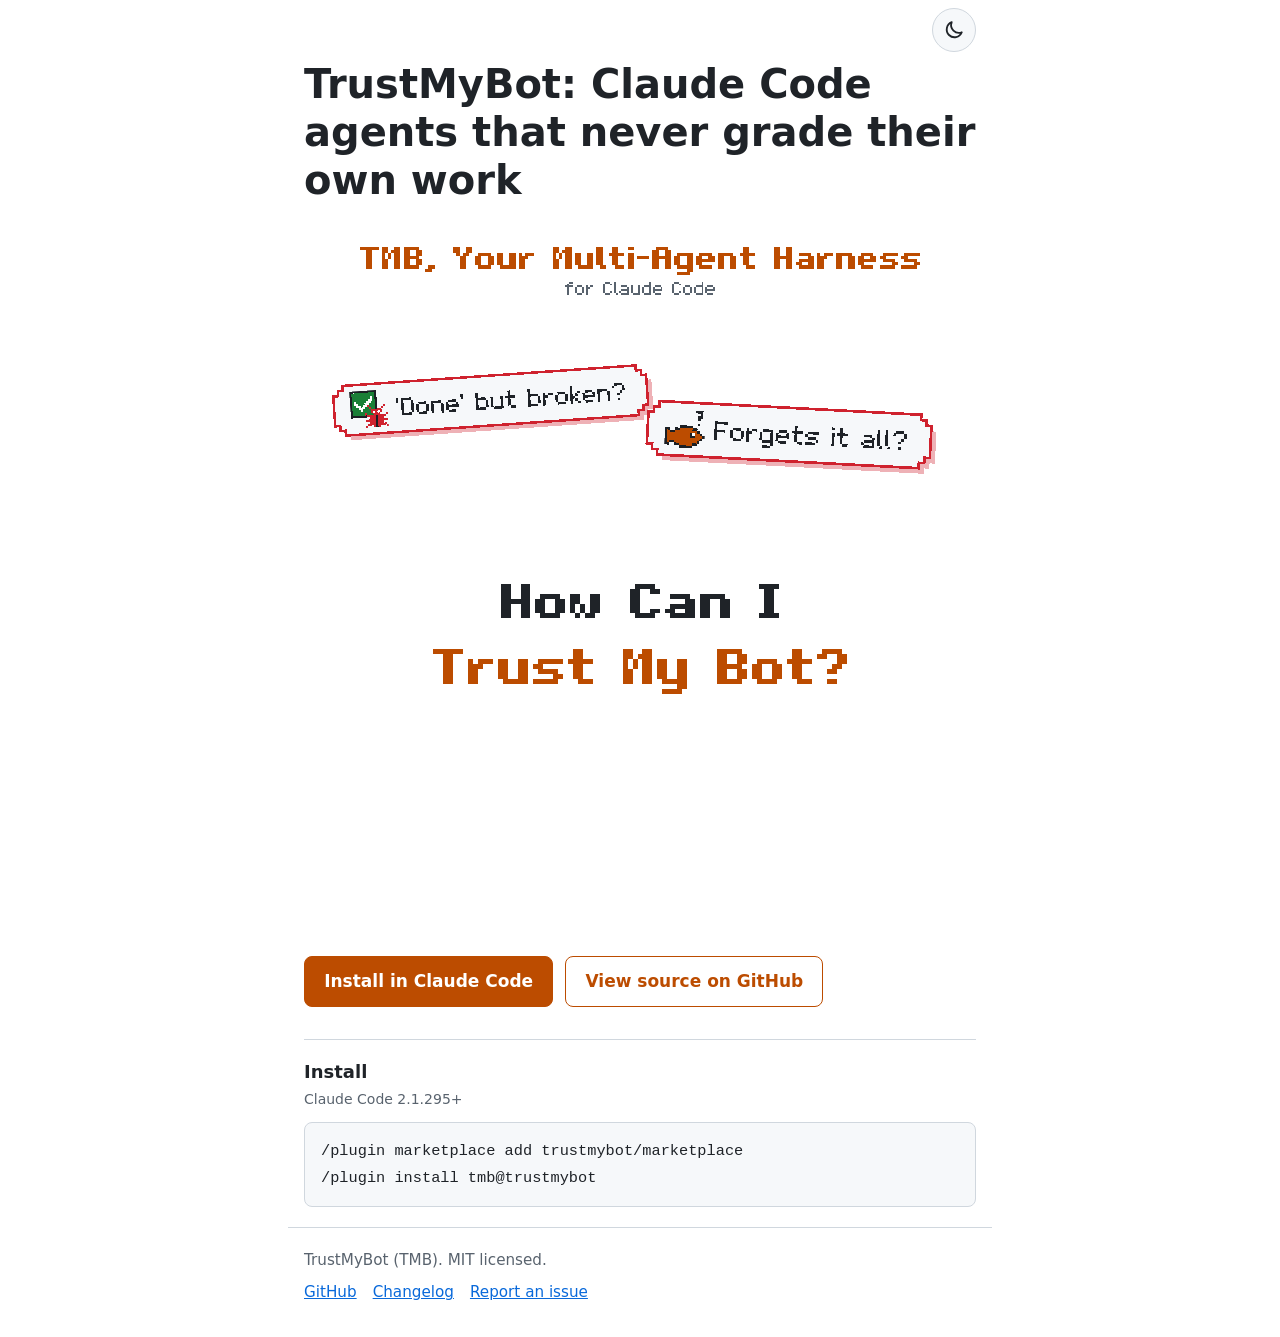
==== index.html @ 0c8a033b "✨ feat(site): icon theme toggle and animation-first layout Co-Authored-By: Claude Opus 5.5 <noreply@" ====
<!doctype html>
<html lang="en">
<head>
<meta charset="utf-8">
<meta name="viewport" content="width=device-width, initial-scale=1">
<title>TrustMyBot — Multi-agent harness for Claude Code</title>
<meta name="description" content="TrustMyBot (TMB) is a free, open-source plugin for Claude Code. One agent plans, one builds, and a separate reviewer signs off before anything is pushed.">
<link rel="canonical" href="https://trustmybot.org/">
<meta property="og:type" content="website">
<meta property="og:url" content="https://trustmybot.org/">
<meta property="og:title" content="TrustMyBot: Claude Code agents that never grade their own work">
<meta property="og:description" content="One agent plans, one builds, a separate reviewer signs off before anything is pushed. Memory survives restarts. MIT, free forever.">
<meta property="og:image" content="https://trustmybot.org/og.png">
<meta property="og:image:width" content="1200">
<meta property="og:image:height" content="630">
<meta name="twitter:card" content="summary_large_image">
<meta name="color-scheme" content="dark light">
<link rel="icon" href="favicon.svg" type="image/svg+xml">
<script>
try {
  var storedTheme = localStorage.getItem('theme');
  if (storedTheme === 'light' || storedTheme === 'dark') document.documentElement.setAttribute('data-theme', storedTheme);
} catch (e) {}
</script>
<link rel="stylesheet" href="style.css">
<script type="application/ld+json">
{
  "@context": "https://schema.org",
  "@graph": [
    {
      "@type": "SoftwareApplication",
      "@id": "https://trustmybot.org/#app",
      "name": "TrustMyBot",
      "alternateName": "TMB",
      "description": "TrustMyBot (TMB) is a free, open-source plugin for Claude Code. One agent plans, one builds, and a separate reviewer signs off before anything is pushed.",
      "applicationCategory": "DeveloperApplication",
      "applicationSubCategory": "Claude Code plugin",
      "operatingSystem": "macOS, Linux, Windows (WSL 2)",
      "softwareRequirements": "Claude Code 2.1.295 or later",
      "license": "https://opensource.org/licenses/MIT",
      "url": "https://trustmybot.org/",
      "offers": {
        "@type": "Offer",
        "price": "0",
        "priceCurrency": "USD"
      },
      "sameAs": [
        "https://github.com/trustmybot",
        "https://github.com/trustmybot/plugin"
      ]
    },
    {
      "@type": "SoftwareSourceCode",
      "name": "TrustMyBot",
      "codeRepository": "https://github.com/trustmybot/plugin",
      "license": "https://opensource.org/licenses/MIT",
      "targetProduct": { "@id": "https://trustmybot.org/#app" }
    }
  ]
}
</script>
</head>
<body>
<div class="topbar">
  <button type="button" id="theme-toggle" aria-label="Switch to light theme">
    <svg class="icon-sun" aria-hidden="true" width="22" height="22" viewBox="0 0 24 24" fill="none" stroke="currentColor" stroke-width="2" stroke-linecap="round"><circle cx="12" cy="12" r="4.5"/><path d="M12 1.5v2.5M12 20v2.5M1.5 12H4M20 12h2.5M4.6 4.6l1.8 1.8M17.6 17.6l1.8 1.8M4.6 19.4l1.8-1.8M17.6 6.4l1.8-1.8"/></svg>
    <svg class="icon-moon" aria-hidden="true" width="22" height="22" viewBox="0 0 24 24" fill="none" stroke="currentColor" stroke-width="2" stroke-linejoin="round"><path d="M20.5 14.5A8.5 8.5 0 0 1 9.5 3.5a8.5 8.5 0 1 0 11 11z"/></svg>
  </button>
</div>
<main>
  <header class="hero">
    <h1>TrustMyBot: Claude Code agents that never grade their own work</h1>
    <img id="hero-img" src="hero-auto.svg" width="1080" height="1150" alt="Animated diagram: you hand an idea to bro, two swe agents build it, and pr-reviewer approves the work before it is pushed to GitHub.">
    <p class="actions">
      <a class="btn primary" id="install-btn" href="#install">Install in Claude Code</a>
      <a class="btn secondary" href="https://github.com/trustmybot/plugin">View source on GitHub</a>
    </p>
  </header>

  <section id="install">
    <h2>Install</h2>
    <p class="req">Claude Code 2.1.295+</p>
    <pre><code id="install-cmds">/plugin marketplace add trustmybot/marketplace
/plugin install tmb@trustmybot</code></pre>
  </section>
</main>

<footer>
  <p>TrustMyBot (TMB). MIT licensed.</p>
  <nav>
    <a href="https://github.com/trustmybot/plugin">GitHub</a>
    <a href="https://github.com/trustmybot/plugin/blob/main/CHANGELOG.md">Changelog</a>
    <a href="https://github.com/trustmybot/plugin/issues/new">Report an issue</a>
  </nav>
</footer>

<script>
document.getElementById('install-btn').addEventListener('click', function () {
  var btn = this;
  var cmds = document.getElementById('install-cmds').textContent;
  if (!navigator.clipboard) return;
  navigator.clipboard.writeText(cmds).then(function () {
    btn.textContent = 'Copied';
    setTimeout(function () { btn.textContent = 'Install in Claude Code'; }, 2000);
  }, function () {});
});
</script>
<script>
(function () {
  var root = document.documentElement;
  var hero = document.getElementById('hero-img');
  var toggle = document.getElementById('theme-toggle');

  function effectiveTheme() {
    var set = root.getAttribute('data-theme');
    if (set === 'light' || set === 'dark') return set;
    return window.matchMedia && window.matchMedia('(prefers-color-scheme: light)').matches ? 'light' : 'dark';
  }

  function label(theme) {
    toggle.setAttribute('aria-label', theme === 'dark' ? 'Switch to light theme' : 'Switch to dark theme');
  }

  toggle.addEventListener('click', function () {
    var next = effectiveTheme() === 'dark' ? 'light' : 'dark';
    try { localStorage.setItem('theme', next); } catch (e) {}
    root.setAttribute('data-theme', next);
    hero.setAttribute('src', 'hero-' + next + '.svg');
    label(next);
  });

  var stored = root.getAttribute('data-theme');
  if (stored === 'light' || stored === 'dark') hero.setAttribute('src', 'hero-' + stored + '.svg');
  label(effectiveTheme());
  if (window.matchMedia) {
    var query = window.matchMedia('(prefers-color-scheme: light)');
    var onChange = function () { label(effectiveTheme()); };
    if (query.addEventListener) query.addEventListener('change', onChange);
  }
})();
</script>
</body>
</html>
---- style.css ----
:root,
:root[data-theme="dark"] {
  --bg: #0d1117;
  --surface: #161b22;
  --text: #e6edf3;
  --muted: #9198a1;
  --accent: #f0883e;
  --accent-text: #0d1117;
  --link: #58a6ff;
  --line: #30363d;
  --icon-sun: inline;
  --icon-moon: none;
  color-scheme: dark;
}

:root[data-theme="light"] {
  --bg: #ffffff;
  --surface: #f6f8fa;
  --text: #1f2328;
  --muted: #59636e;
  --accent: #bc4c00;
  --accent-text: #ffffff;
  --link: #0969da;
  --line: #d0d7de;
  --icon-sun: none;
  --icon-moon: inline;
  color-scheme: light;
}

@media (prefers-color-scheme: light) {
  :root:not([data-theme="dark"]) {
    --bg: #ffffff;
    --surface: #f6f8fa;
    --text: #1f2328;
    --muted: #59636e;
    --accent: #bc4c00;
    --accent-text: #ffffff;
    --link: #0969da;
    --line: #d0d7de;
    --icon-sun: none;
    --icon-moon: inline;
    color-scheme: light;
  }
}

*, *::before, *::after { box-sizing: border-box; }

html { scroll-behavior: smooth; }

@media (prefers-reduced-motion: reduce) {
  html { scroll-behavior: auto; }
}

body {
  margin: 0;
  background: var(--bg);
  color: var(--text);
  font-family: system-ui, -apple-system, "Segoe UI", Roboto, "Helvetica Neue", Arial, sans-serif;
  font-size: 1.0625rem;
  line-height: 1.6;
  overflow-wrap: break-word;
}

.topbar {
  max-width: 44rem;
  margin: 0 auto;
  padding: 8px 16px 0;
  display: flex;
  justify-content: flex-end;
}

#theme-toggle {
  display: inline-flex;
  align-items: center;
  justify-content: center;
  width: 44px;
  height: 44px;
  padding: 0;
  border: 1px solid var(--line);
  border-radius: 50%;
  background: var(--surface);
  color: var(--text);
  cursor: pointer;
}

#theme-toggle:hover { color: var(--accent); }

#theme-toggle:focus-visible {
  outline: 2px solid var(--link);
  outline-offset: 2px;
}

#theme-toggle .icon-sun { display: var(--icon-sun); }
#theme-toggle .icon-moon { display: var(--icon-moon); }

main, footer {
  max-width: 44rem;
  margin: 0 auto;
  padding: 0 16px;
}

body > main:first-child { padding-top: 2rem; }

h1 {
  font-size: clamp(1.5rem, 6.4vw, 2.5rem);
  line-height: 1.2;
  margin: 0.5rem 0 1rem;
}

h2 {
  font-size: 1.125rem;
  line-height: 1.3;
  margin: 0 0 0.25rem;
}

.hero img {
  display: block;
  max-width: 100%;
  height: auto;
  margin: 0 auto;
}

.actions {
  display: flex;
  flex-wrap: wrap;
  gap: 12px;
  margin: 1.25rem 0 2rem;
}

.btn {
  display: inline-block;
  padding: 0.7rem 1.2rem;
  border-radius: 8px;
  font-weight: 600;
  text-decoration: none;
  border: 1px solid var(--accent);
}

.btn.primary {
  background: var(--accent);
  color: var(--accent-text);
}

.btn.secondary {
  color: var(--accent);
  background: transparent;
}

.btn:hover { filter: brightness(1.1); }

section {
  padding: 1.25rem 0;
  border-top: 1px solid var(--line);
}

.req {
  margin: 0 0 0.75rem;
  color: var(--muted);
  font-size: 0.875rem;
}

a { color: var(--link); }

a:focus-visible, .btn:focus-visible {
  outline: 2px solid var(--link);
  outline-offset: 2px;
}

code {
  font-family: ui-monospace, SFMono-Regular, Menlo, Consolas, monospace;
  font-size: 0.9em;
}

pre {
  background: var(--surface);
  border: 1px solid var(--line);
  border-radius: 8px;
  padding: 0.9rem 1rem;
  overflow-x: auto;
  margin: 0;
}

footer {
  border-top: 1px solid var(--line);
  padding-top: 1.25rem;
  padding-bottom: 2rem;
  color: var(--muted);
  font-size: 0.95rem;
}

footer p { margin: 0 0 0.5rem; }

footer nav {
  display: flex;
  flex-wrap: wrap;
  gap: 1rem;
}
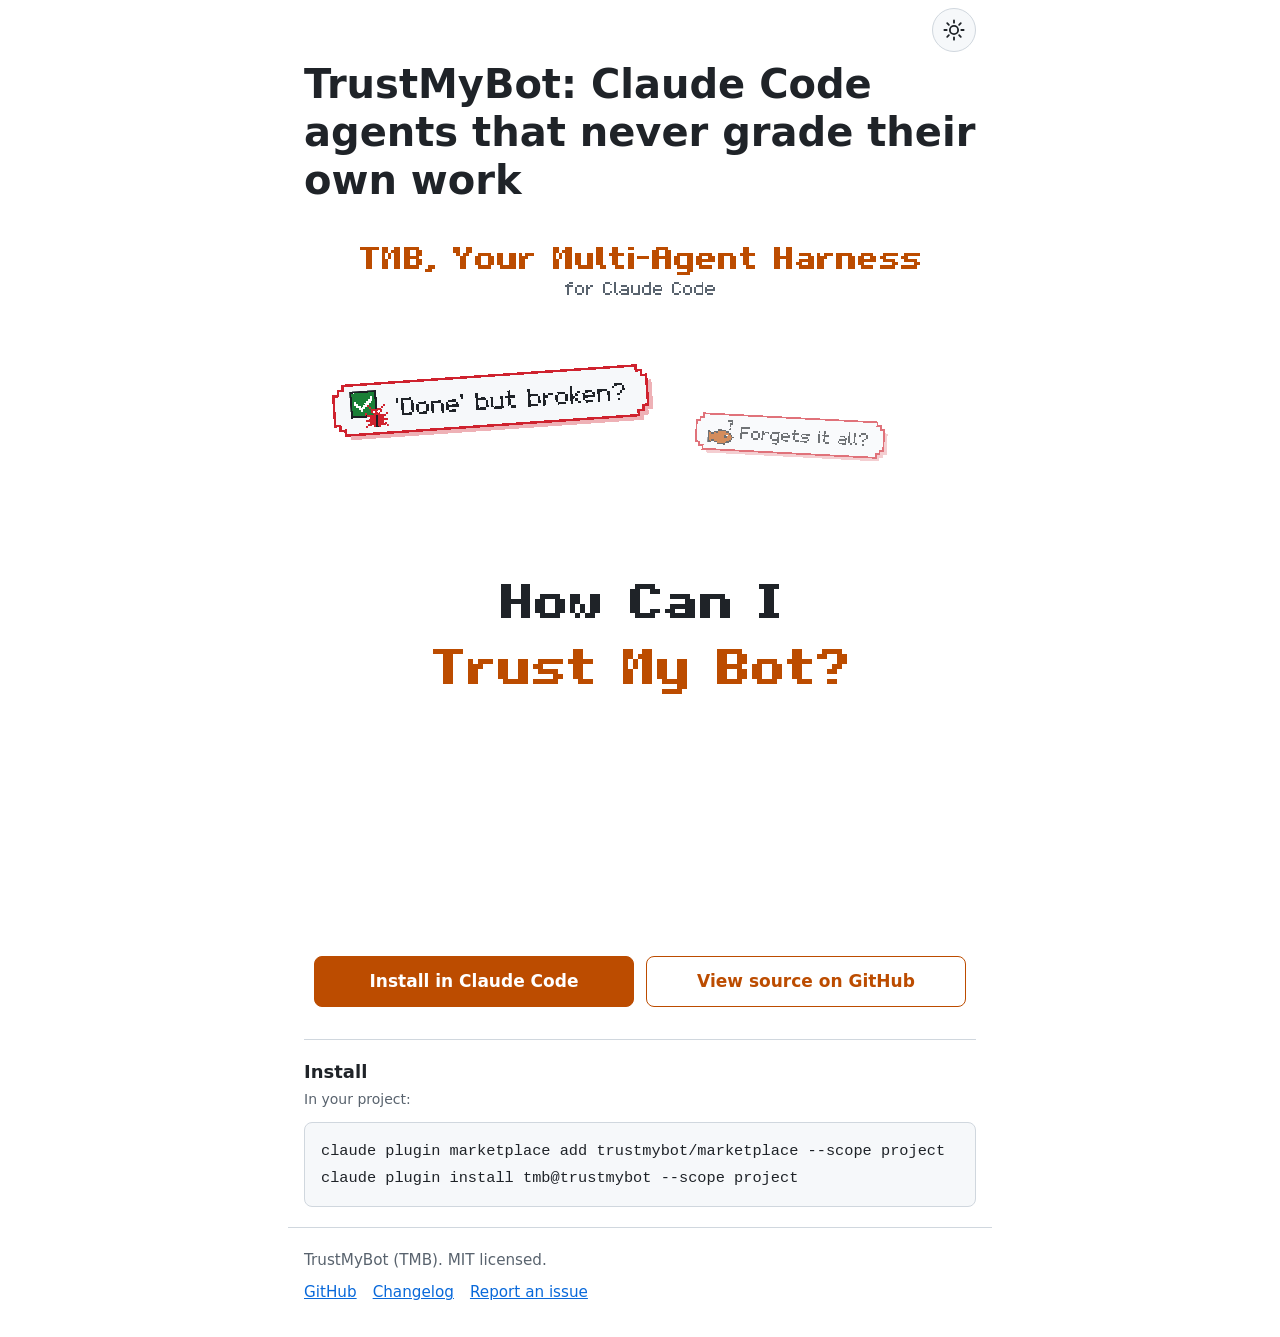
==== commit b99e7b16: "✨ feat(site): project-scope install commands, drop the version line Co-Authored-By: Claude Opus 5.5 " ====
--- a/index.html
+++ b/index.html
@@ -36,7 +36,6 @@
       "applicationCategory": "DeveloperApplication",
       "applicationSubCategory": "Claude Code plugin",
       "operatingSystem": "macOS, Linux, Windows (WSL 2)",
-      "softwareRequirements": "Claude Code 2.1.295 or later",
       "license": "https://opensource.org/licenses/MIT",
       "url": "https://trustmybot.org/",
       "offers": {
@@ -79,9 +78,9 @@
 
   <section id="install">
     <h2>Install</h2>
-    <p class="req">Claude Code 2.1.295+</p>
-    <pre><code id="install-cmds">/plugin marketplace add trustmybot/marketplace
-/plugin install tmb@trustmybot</code></pre>
+    <p class="hint">In your project:</p>
+    <pre><code id="install-cmds">claude plugin marketplace add trustmybot/marketplace --scope project
+claude plugin install tmb@trustmybot --scope project</code></pre>
   </section>
 </main>
 
--- a/style.css
+++ b/style.css
@@ -8,8 +8,8 @@
   --accent-text: #0d1117;
   --link: #58a6ff;
   --line: #30363d;
-  --icon-sun: inline;
-  --icon-moon: none;
+  --icon-sun: none;
+  --icon-moon: inline;
   color-scheme: dark;
 }
 
@@ -22,8 +22,8 @@
   --accent-text: #ffffff;
   --link: #0969da;
   --line: #d0d7de;
-  --icon-sun: none;
-  --icon-moon: inline;
+  --icon-sun: inline;
+  --icon-moon: none;
   color-scheme: light;
 }
 
@@ -37,8 +37,8 @@
     --accent-text: #ffffff;
     --link: #0969da;
     --line: #d0d7de;
-    --icon-sun: none;
-    --icon-moon: inline;
+    --icon-sun: inline;
+    --icon-moon: none;
     color-scheme: light;
   }
 }
@@ -123,8 +123,16 @@
 .actions {
   display: flex;
   flex-wrap: wrap;
+  justify-content: center;
   gap: 12px;
   margin: 1.25rem 0 2rem;
+}
+
+.actions .btn {
+  flex: 1 1 14rem;
+  max-width: 20rem;
+  min-height: 44px;
+  text-align: center;
 }
 
 .btn {
@@ -153,7 +161,7 @@
   border-top: 1px solid var(--line);
 }
 
-.req {
+.hint {
   margin: 0 0 0.75rem;
   color: var(--muted);
   font-size: 0.875rem;
@@ -176,7 +184,8 @@
   border: 1px solid var(--line);
   border-radius: 8px;
   padding: 0.9rem 1rem;
-  overflow-x: auto;
+  white-space: pre-wrap;
+  overflow-wrap: anywhere;
   margin: 0;
 }
 
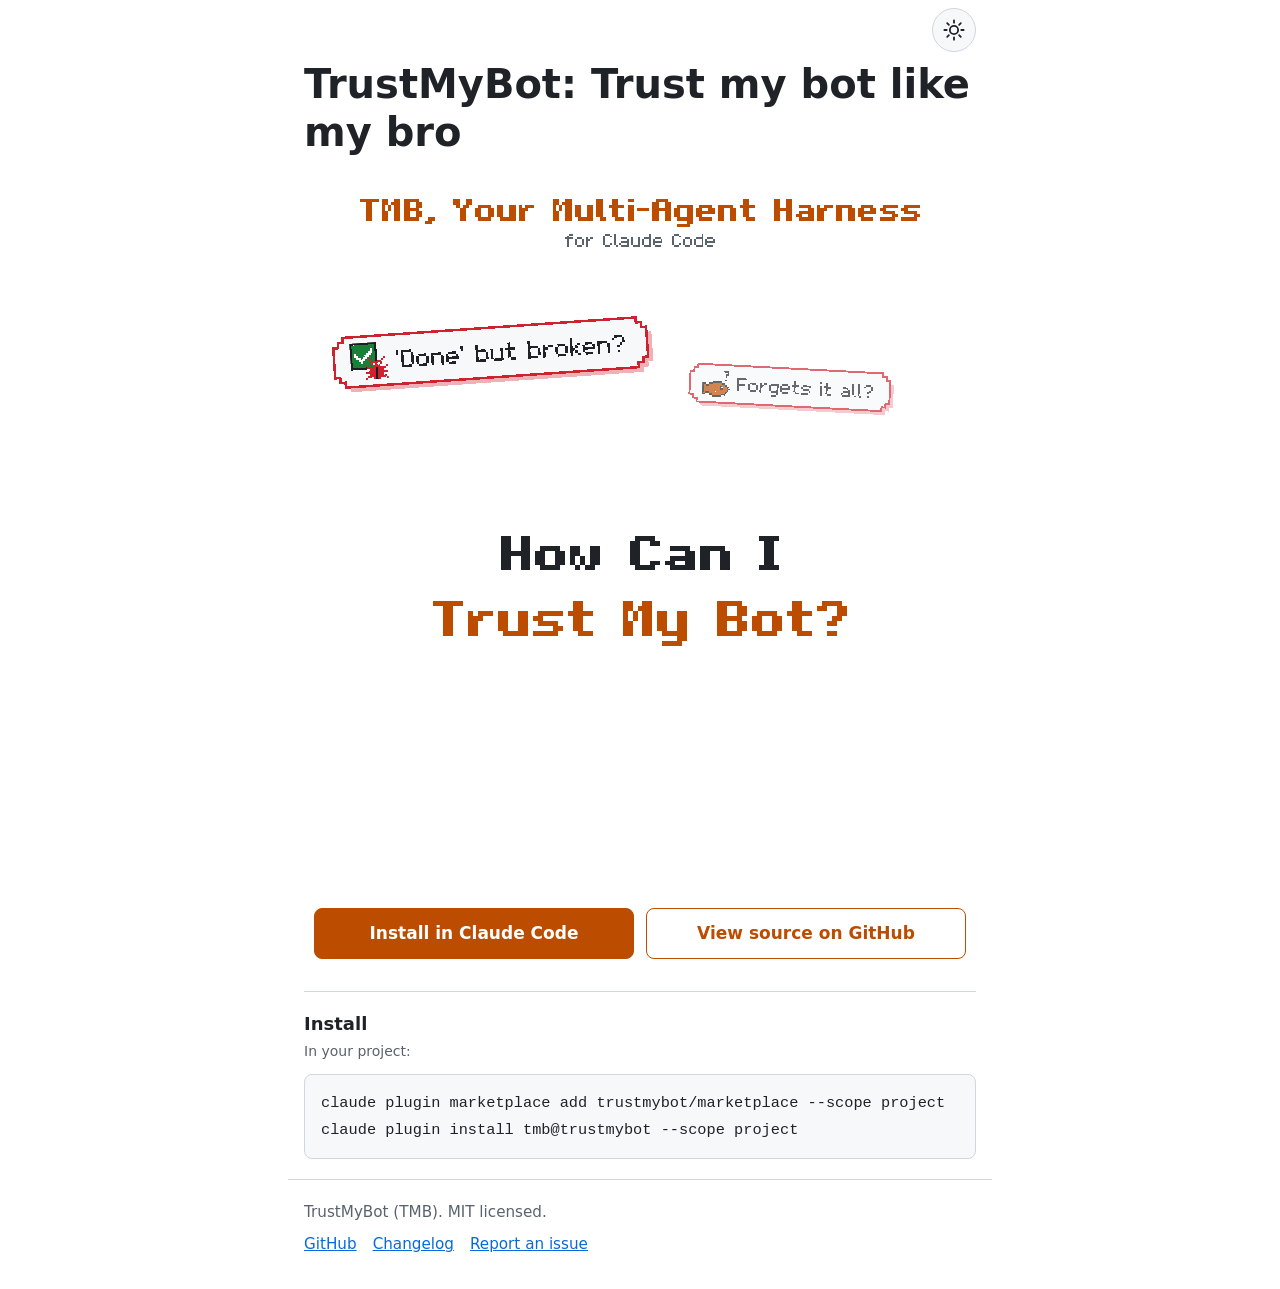
==== commit f8c879e8: "✏️ docs(site): new H1 slogan, Trust my bot like my bro Co-Authored-By: Claude Opus 5.5 <noreply@anth" ====
--- a/index.html
+++ b/index.html
@@ -8,7 +8,7 @@
 <link rel="canonical" href="https://trustmybot.org/">
 <meta property="og:type" content="website">
 <meta property="og:url" content="https://trustmybot.org/">
-<meta property="og:title" content="TrustMyBot: Claude Code agents that never grade their own work">
+<meta property="og:title" content="TrustMyBot: Trust my bot like my bro">
 <meta property="og:description" content="One agent plans, one builds, a separate reviewer signs off before anything is pushed. Memory survives restarts. MIT, free forever.">
 <meta property="og:image" content="https://trustmybot.org/og.png">
 <meta property="og:image:width" content="1200">
@@ -68,7 +68,7 @@
 </div>
 <main>
   <header class="hero">
-    <h1>TrustMyBot: Claude Code agents that never grade their own work</h1>
+    <h1>TrustMyBot: Trust my bot like my bro</h1>
     <img id="hero-img" src="hero-auto.svg" width="1080" height="1150" alt="Animated diagram: you hand an idea to bro, two swe agents build it, and pr-reviewer approves the work before it is pushed to GitHub.">
     <p class="actions">
       <a class="btn primary" id="install-btn" href="#install">Install in Claude Code</a>
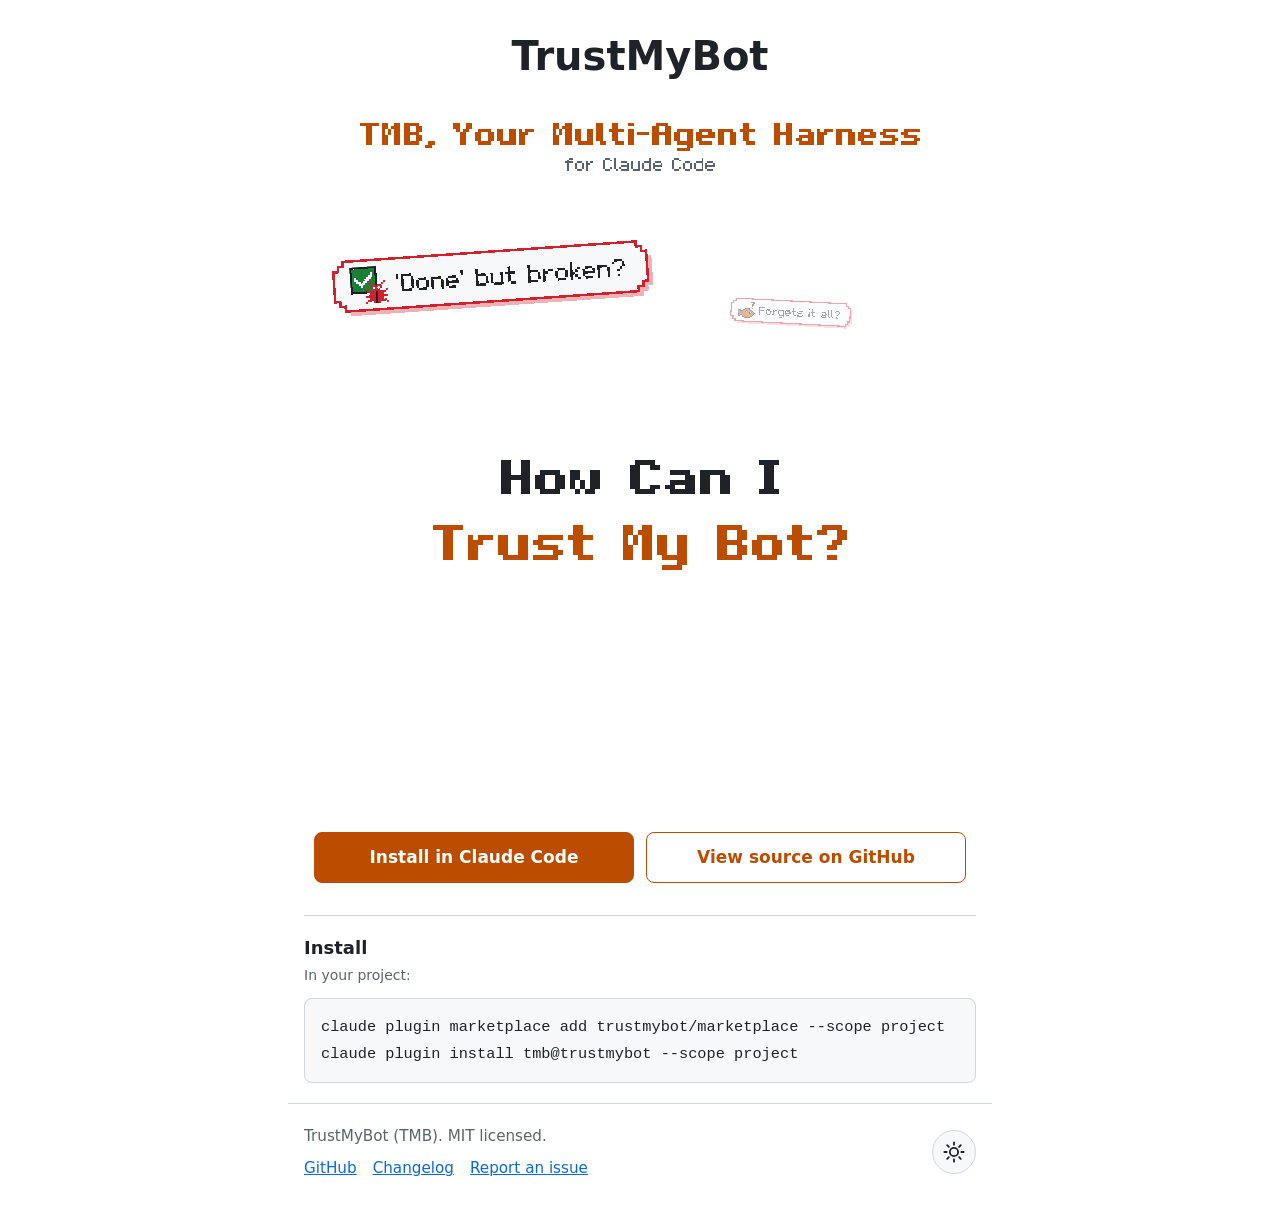
==== commit 82e2084b: "💄 style(site): one-word H1, move theme toggle to the footer Co-Authored-By: Claude Opus 5.5 <noreply" ====
--- a/index.html
+++ b/index.html
@@ -60,15 +60,9 @@
 </script>
 </head>
 <body>
-<div class="topbar">
-  <button type="button" id="theme-toggle" aria-label="Switch to light theme">
-    <svg class="icon-sun" aria-hidden="true" width="22" height="22" viewBox="0 0 24 24" fill="none" stroke="currentColor" stroke-width="2" stroke-linecap="round"><circle cx="12" cy="12" r="4.5"/><path d="M12 1.5v2.5M12 20v2.5M1.5 12H4M20 12h2.5M4.6 4.6l1.8 1.8M17.6 17.6l1.8 1.8M4.6 19.4l1.8-1.8M17.6 6.4l1.8-1.8"/></svg>
-    <svg class="icon-moon" aria-hidden="true" width="22" height="22" viewBox="0 0 24 24" fill="none" stroke="currentColor" stroke-width="2" stroke-linejoin="round"><path d="M20.5 14.5A8.5 8.5 0 0 1 9.5 3.5a8.5 8.5 0 1 0 11 11z"/></svg>
-  </button>
-</div>
 <main>
   <header class="hero">
-    <h1>TrustMyBot: Trust my bot like my bro</h1>
+    <h1>TrustMyBot</h1>
     <img id="hero-img" src="hero-auto.svg" width="1080" height="1150" alt="Animated diagram: you hand an idea to bro, two swe agents build it, and pr-reviewer approves the work before it is pushed to GitHub.">
     <p class="actions">
       <a class="btn primary" id="install-btn" href="#install">Install in Claude Code</a>
@@ -85,12 +79,18 @@
 </main>
 
 <footer>
-  <p>TrustMyBot (TMB). MIT licensed.</p>
-  <nav>
-    <a href="https://github.com/trustmybot/plugin">GitHub</a>
-    <a href="https://github.com/trustmybot/plugin/blob/main/CHANGELOG.md">Changelog</a>
-    <a href="https://github.com/trustmybot/plugin/issues/new">Report an issue</a>
-  </nav>
+  <div class="footer-info">
+    <p>TrustMyBot (TMB). MIT licensed.</p>
+    <nav>
+      <a href="https://github.com/trustmybot/plugin">GitHub</a>
+      <a href="https://github.com/trustmybot/plugin/blob/main/CHANGELOG.md">Changelog</a>
+      <a href="https://github.com/trustmybot/plugin/issues/new">Report an issue</a>
+    </nav>
+  </div>
+  <button type="button" id="theme-toggle" aria-label="Switch to light theme">
+    <svg class="icon-sun" aria-hidden="true" width="22" height="22" viewBox="0 0 24 24" fill="none" stroke="currentColor" stroke-width="2" stroke-linecap="round"><circle cx="12" cy="12" r="4.5"/><path d="M12 1.5v2.5M12 20v2.5M1.5 12H4M20 12h2.5M4.6 4.6l1.8 1.8M17.6 17.6l1.8 1.8M4.6 19.4l1.8-1.8M17.6 6.4l1.8-1.8"/></svg>
+    <svg class="icon-moon" aria-hidden="true" width="22" height="22" viewBox="0 0 24 24" fill="none" stroke="currentColor" stroke-width="2" stroke-linejoin="round"><path d="M20.5 14.5A8.5 8.5 0 0 1 9.5 3.5a8.5 8.5 0 1 0 11 11z"/></svg>
+  </button>
 </footer>
 
 <script>
--- a/style.css
+++ b/style.css
@@ -61,15 +61,8 @@
   overflow-wrap: break-word;
 }
 
-.topbar {
-  max-width: 44rem;
-  margin: 0 auto;
-  padding: 8px 16px 0;
-  display: flex;
-  justify-content: flex-end;
-}
-
 #theme-toggle {
+  flex: none;
   display: inline-flex;
   align-items: center;
   justify-content: center;
@@ -102,9 +95,9 @@
 body > main:first-child { padding-top: 2rem; }
 
 h1 {
-  font-size: clamp(1.5rem, 6.4vw, 2.5rem);
+  font-size: clamp(2rem, 6.4vw, 2.5rem);
   line-height: 1.2;
-  margin: 0.5rem 0 1rem;
+  margin: 0 0 1rem;
 }
 
 h2 {
@@ -112,6 +105,8 @@
   line-height: 1.3;
   margin: 0 0 0.25rem;
 }
+
+.hero h1 { text-align: center; }
 
 .hero img {
   display: block;
@@ -195,6 +190,11 @@
   padding-bottom: 2rem;
   color: var(--muted);
   font-size: 0.95rem;
+  display: flex;
+  flex-wrap: wrap;
+  justify-content: space-between;
+  align-items: center;
+  gap: 1rem;
 }
 
 footer p { margin: 0 0 0.5rem; }
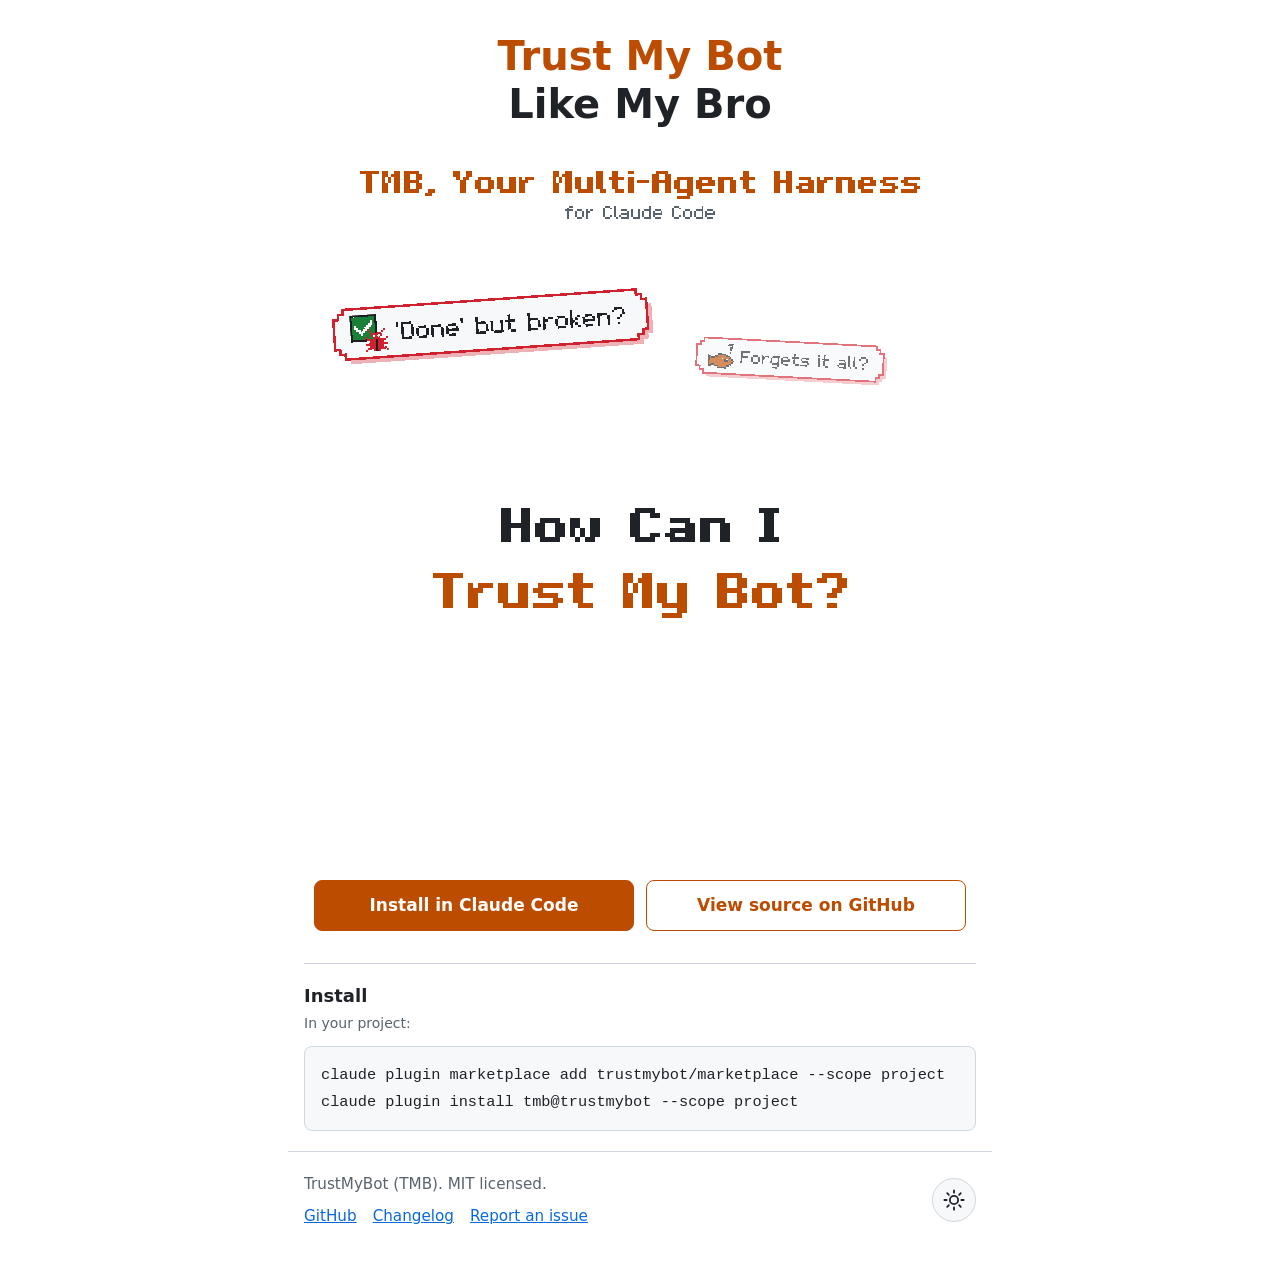
==== commit eabf02cc: "💄 style(site): two-colour H1, Trust My Bot Like My Bro Co-Authored-By: Claude Opus 5.5 <noreply@anth" ====
--- a/index.html
+++ b/index.html
@@ -62,7 +62,7 @@
 <body>
 <main>
   <header class="hero">
-    <h1>TrustMyBot</h1>
+    <h1><span class="accent">Trust My Bot</span> Like My Bro</h1>
     <img id="hero-img" src="hero-auto.svg" width="1080" height="1150" alt="Animated diagram: you hand an idea to bro, two swe agents build it, and pr-reviewer approves the work before it is pushed to GitHub.">
     <p class="actions">
       <a class="btn primary" id="install-btn" href="#install">Install in Claude Code</a>
--- a/style.css
+++ b/style.css
@@ -108,6 +108,8 @@
 
 .hero h1 { text-align: center; }
 
+h1 .accent { display: block; color: var(--accent); }
+
 .hero img {
   display: block;
   max-width: 100%;
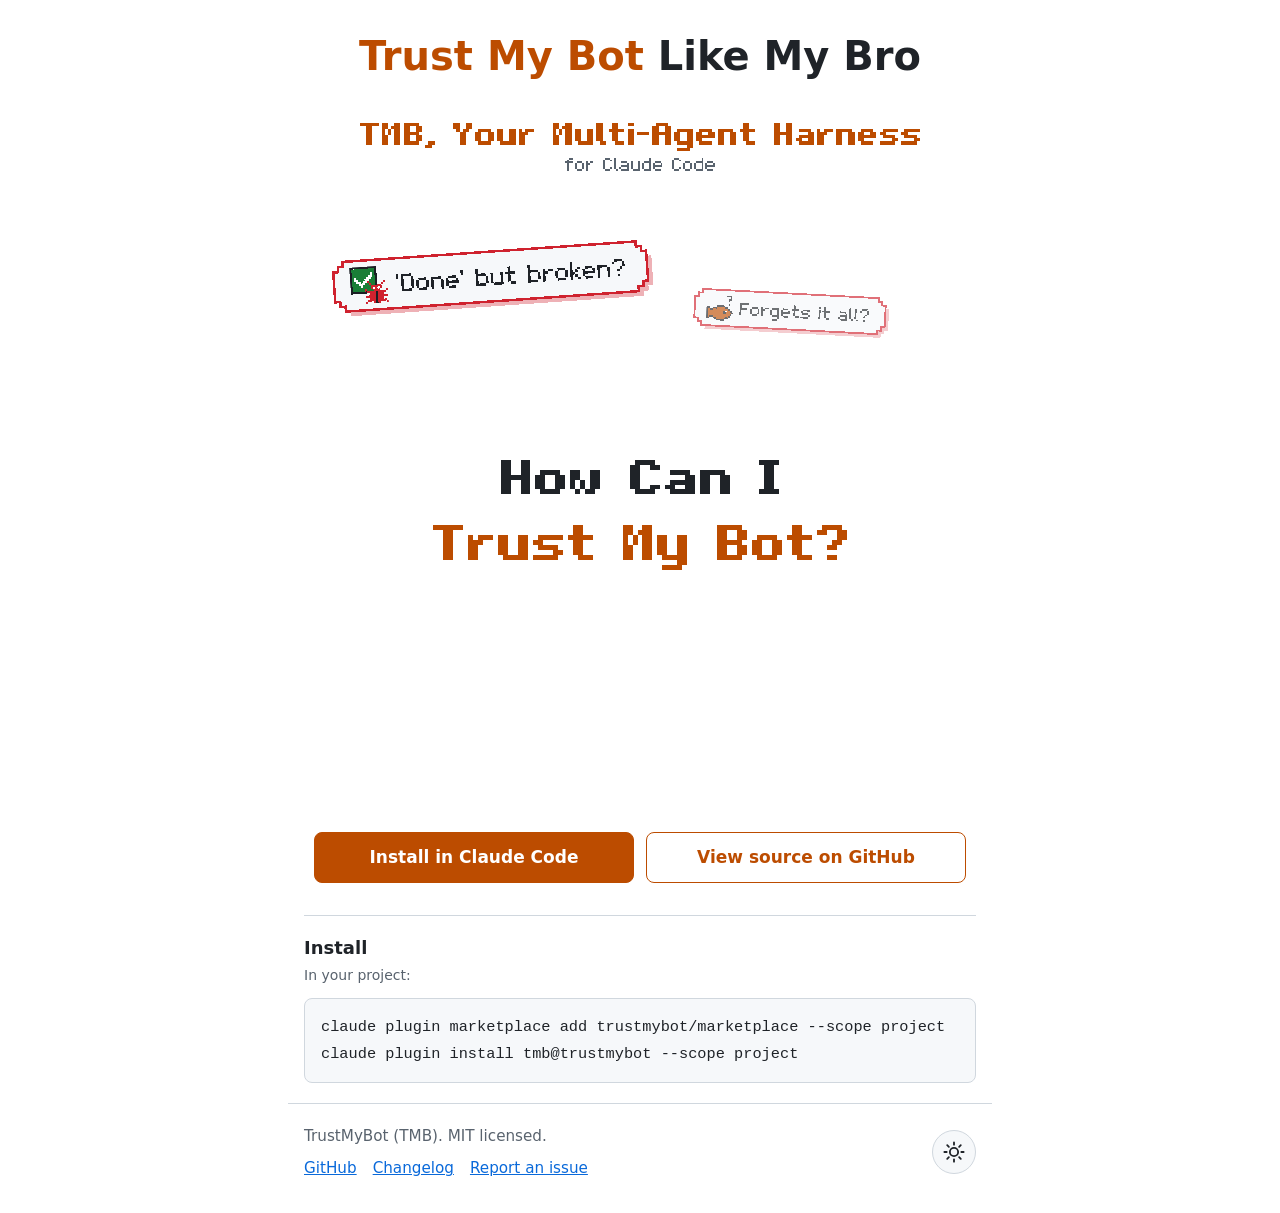
==== commit e23bd76c: "💄 style(hero): sync round 26, reviewer renamed to code-reviewer Co-Authored-By: Claude Opus 5.5 <nor" ====
--- a/index.html
+++ b/index.html
@@ -63,7 +63,7 @@
 <main>
   <header class="hero">
     <h1><span class="accent">Trust My Bot</span> Like My Bro</h1>
-    <img id="hero-img" src="hero-auto.svg" width="1080" height="1150" alt="Animated diagram: you hand an idea to bro, two swe agents build it, and pr-reviewer approves the work before it is pushed to GitHub.">
+    <img id="hero-img" src="hero-auto.svg" width="1080" height="1150" alt="Animated diagram: you hand an idea to bro, two swe agents build it, and code-reviewer approves the work before it is pushed to GitHub.">
     <p class="actions">
       <a class="btn primary" id="install-btn" href="#install">Install in Claude Code</a>
       <a class="btn secondary" href="https://github.com/trustmybot/plugin">View source on GitHub</a>
--- a/style.css
+++ b/style.css
@@ -95,7 +95,7 @@
 body > main:first-child { padding-top: 2rem; }
 
 h1 {
-  font-size: clamp(2rem, 6.4vw, 2.5rem);
+  font-size: clamp(1.4rem, 7.4vw, 2.5rem);
   line-height: 1.2;
   margin: 0 0 1rem;
 }
@@ -108,7 +108,7 @@
 
 .hero h1 { text-align: center; }
 
-h1 .accent { display: block; color: var(--accent); }
+h1 .accent { color: var(--accent); }
 
 .hero img {
   display: block;
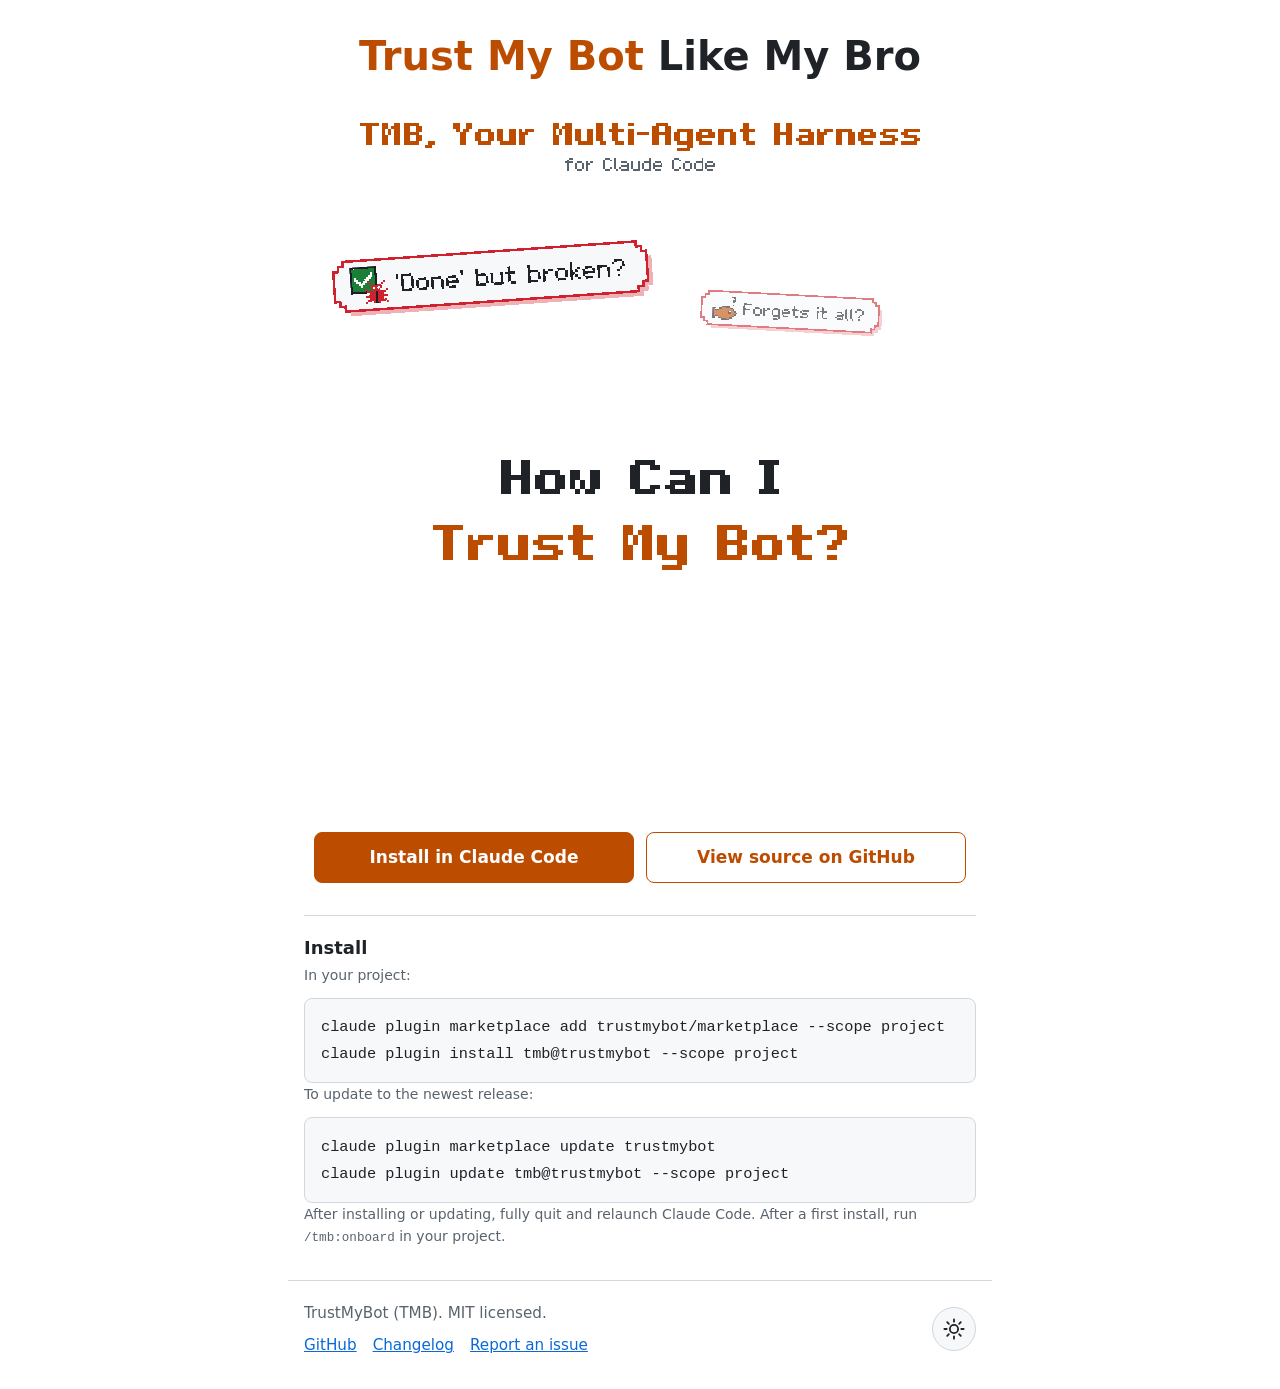
==== commit c464e89a: "📝 docs(site): show the CLI update commands and the full-restart step Co-Authored-By: Claude Opus 5.5" ====
--- a/index.html
+++ b/index.html
@@ -75,6 +75,10 @@
     <p class="hint">In your project:</p>
     <pre><code id="install-cmds">claude plugin marketplace add trustmybot/marketplace --scope project
 claude plugin install tmb@trustmybot --scope project</code></pre>
+    <p class="hint">To update to the newest release:</p>
+    <pre><code>claude plugin marketplace update trustmybot
+claude plugin update tmb@trustmybot --scope project</code></pre>
+    <p class="hint">After installing or updating, fully quit and relaunch Claude Code. After a first install, run <code>/tmb:onboard</code> in your project.</p>
   </section>
 </main>
 
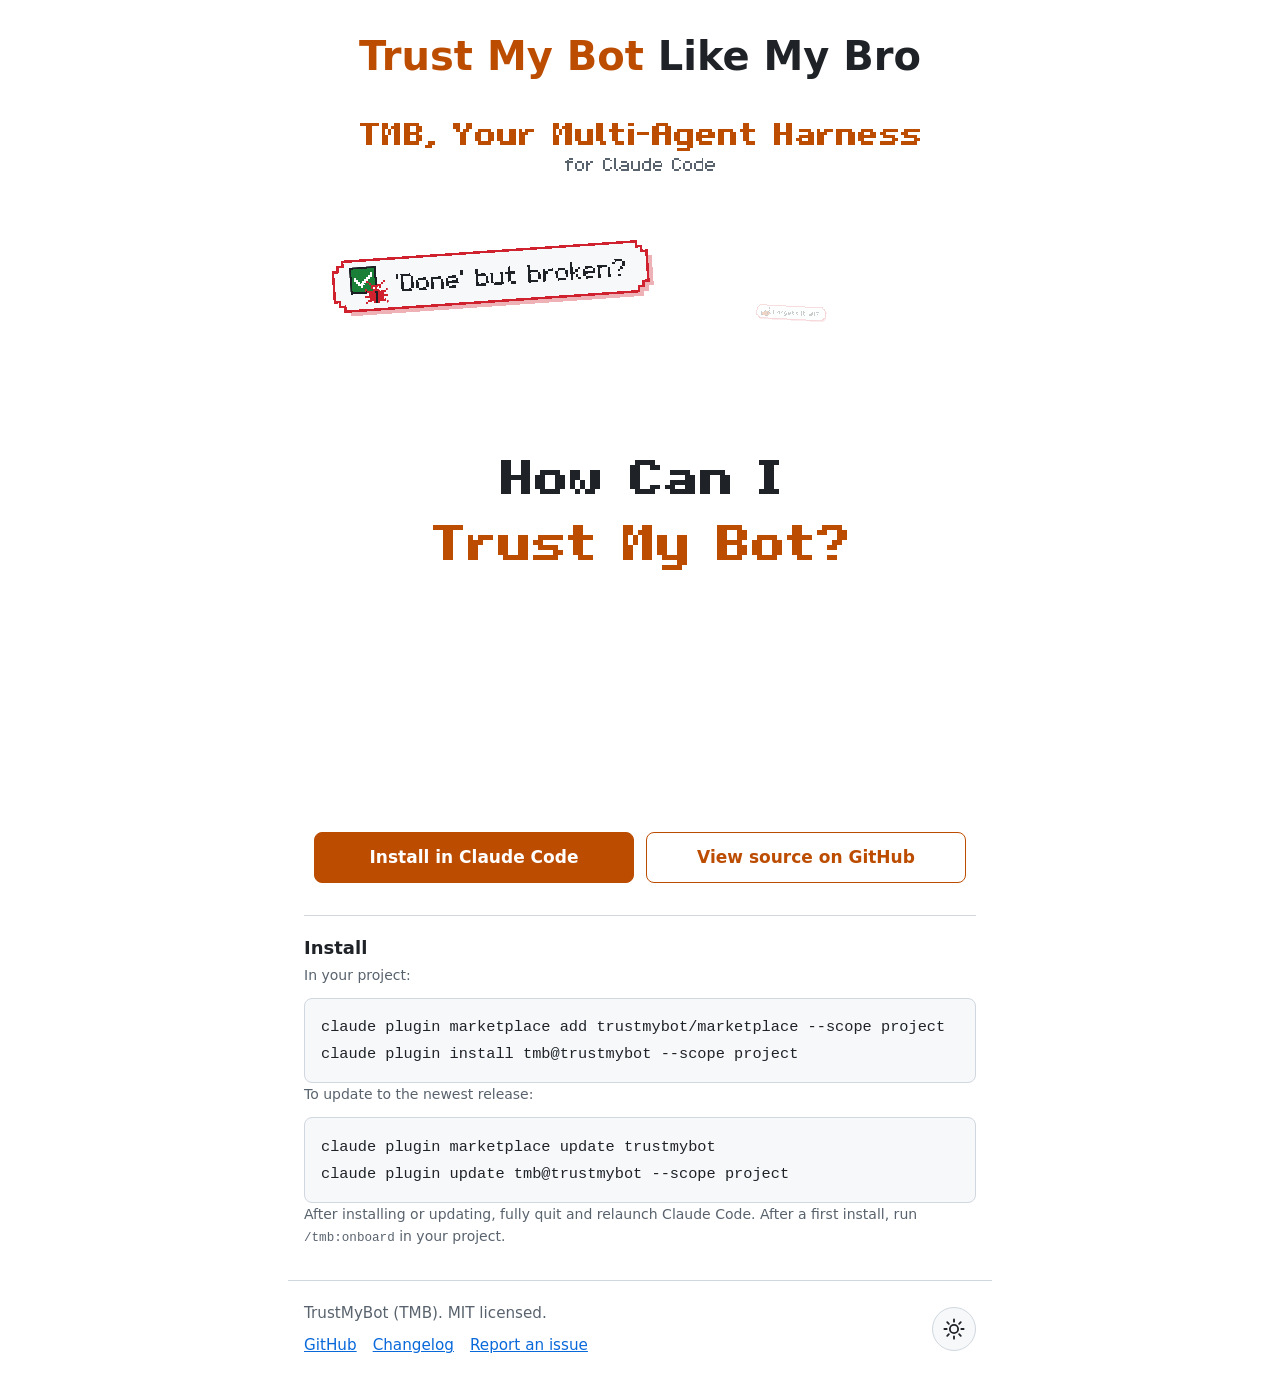
==== commit eca10fdf: "🔧 chore(site): serve at trustmy.bot Co-Authored-By: Claude Opus 5.5 <noreply@anthropic.com>" ====
--- a/index.html
+++ b/index.html
@@ -5,12 +5,12 @@
 <meta name="viewport" content="width=device-width, initial-scale=1">
 <title>TrustMyBot — Multi-agent harness for Claude Code</title>
 <meta name="description" content="TrustMyBot (TMB) is a free, open-source plugin for Claude Code. One agent plans, one builds, and a separate reviewer signs off before anything is pushed.">
-<link rel="canonical" href="https://trustmybot.org/">
+<link rel="canonical" href="https://trustmy.bot/">
 <meta property="og:type" content="website">
-<meta property="og:url" content="https://trustmybot.org/">
+<meta property="og:url" content="https://trustmy.bot/">
 <meta property="og:title" content="TrustMyBot: Trust my bot like my bro">
 <meta property="og:description" content="One agent plans, one builds, a separate reviewer signs off before anything is pushed. Memory survives restarts. MIT, free forever.">
-<meta property="og:image" content="https://trustmybot.org/og.png">
+<meta property="og:image" content="https://trustmy.bot/og.png">
 <meta property="og:image:width" content="1200">
 <meta property="og:image:height" content="630">
 <meta name="twitter:card" content="summary_large_image">
@@ -29,7 +29,7 @@
   "@graph": [
     {
       "@type": "SoftwareApplication",
-      "@id": "https://trustmybot.org/#app",
+      "@id": "https://trustmy.bot/#app",
       "name": "TrustMyBot",
       "alternateName": "TMB",
       "description": "TrustMyBot (TMB) is a free, open-source plugin for Claude Code. One agent plans, one builds, and a separate reviewer signs off before anything is pushed.",
@@ -37,7 +37,7 @@
       "applicationSubCategory": "Claude Code plugin",
       "operatingSystem": "macOS, Linux, Windows (WSL 2)",
       "license": "https://opensource.org/licenses/MIT",
-      "url": "https://trustmybot.org/",
+      "url": "https://trustmy.bot/",
       "offers": {
         "@type": "Offer",
         "price": "0",
@@ -53,7 +53,7 @@
       "name": "TrustMyBot",
       "codeRepository": "https://github.com/trustmybot/plugin",
       "license": "https://opensource.org/licenses/MIT",
-      "targetProduct": { "@id": "https://trustmybot.org/#app" }
+      "targetProduct": { "@id": "https://trustmy.bot/#app" }
     }
   ]
 }
